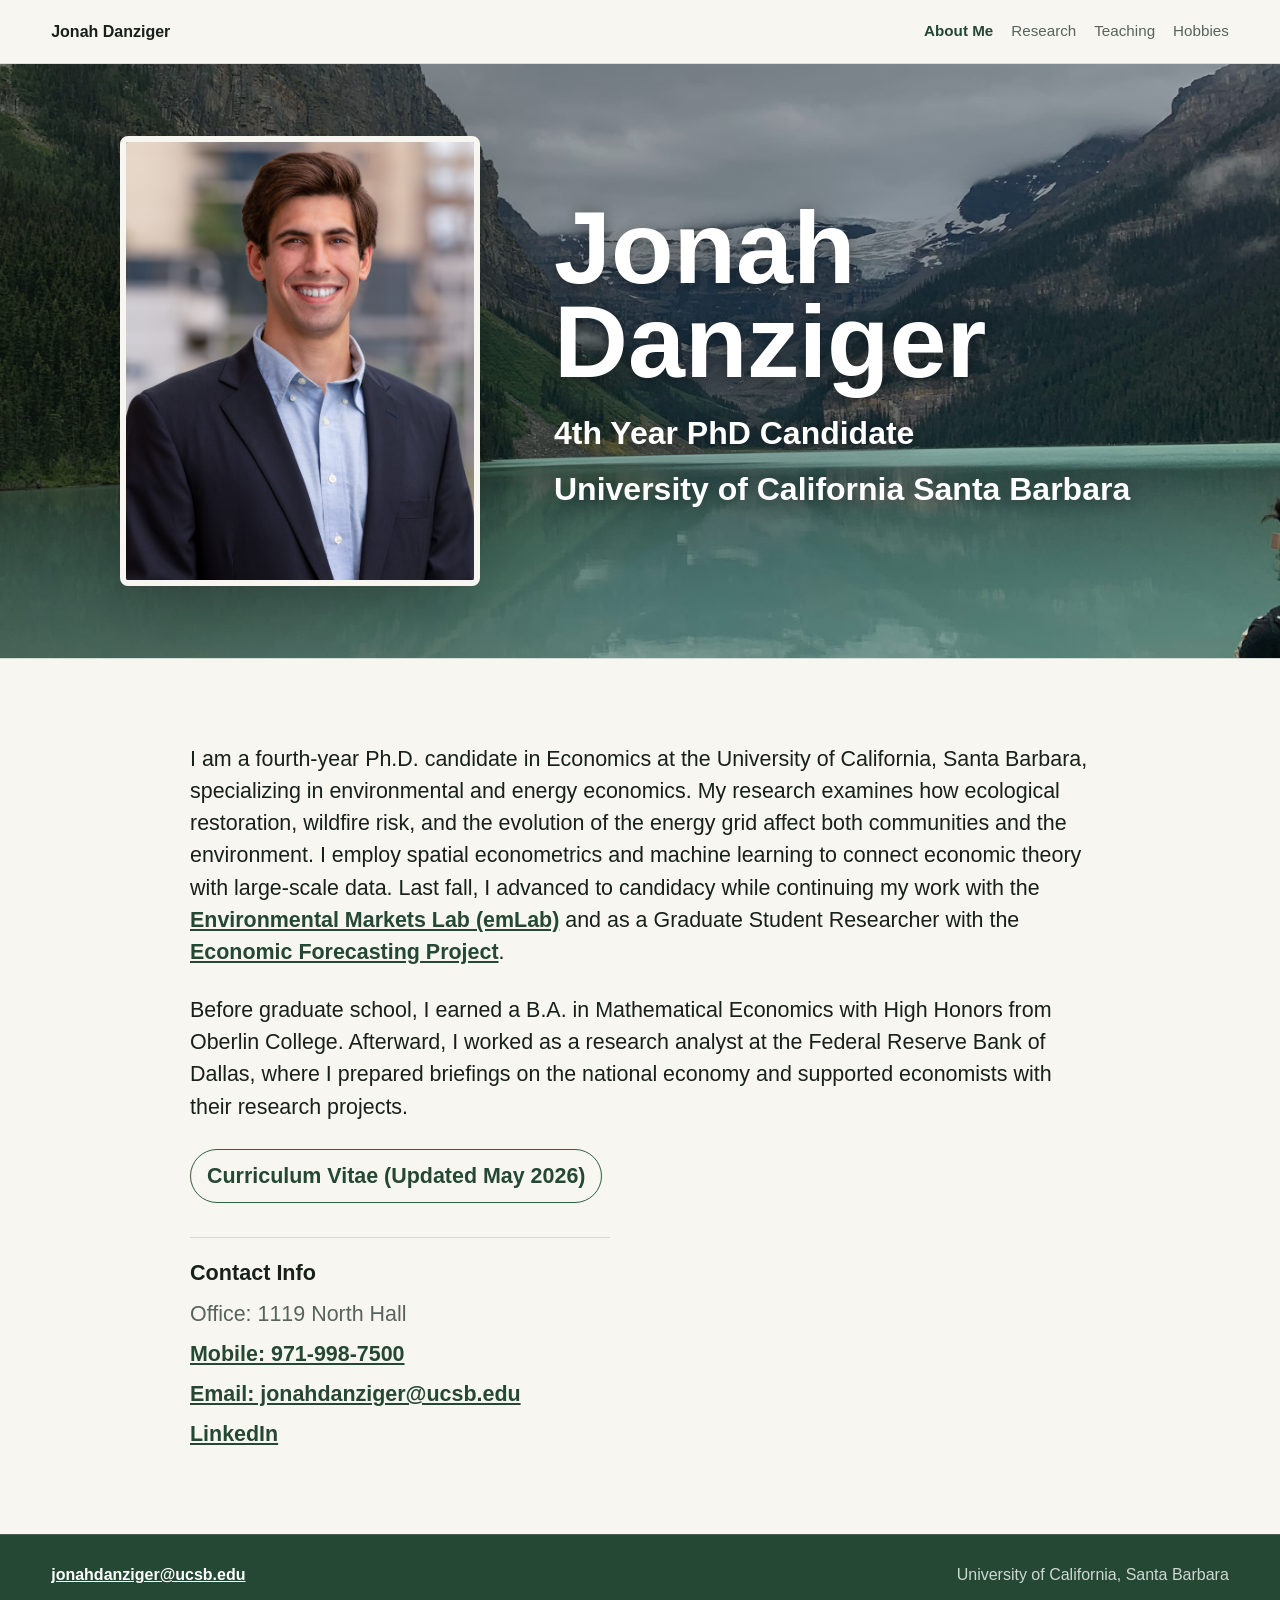
==== index.html @ d008c791 "Create personal academic website" ====
<!doctype html>
<html lang="en">
  <head>
    <meta charset="utf-8">
    <meta name="viewport" content="width=device-width, initial-scale=1">
    <meta name="description" content="About Jonah Danziger, Ph.D. candidate in Economics at UC Santa Barbara.">
    <title>Jonah Danziger</title>
    <link rel="stylesheet" href="styles.css">
  </head>
  <body>
    <header class="site-header" aria-label="Primary navigation">
      <a class="brand" href="index.html">Jonah Danziger</a>
      <nav>
        <a class="active" href="index.html">About Me</a>
        <a href="research.html">Research</a>
        <a href="teaching.html">Teaching</a>
        <a href="hobbies.html">Hobbies</a>
      </nav>
    </header>

    <main>
      <section class="about-photo-hero" aria-label="About Jonah Danziger">
        <img class="about-cover-photo" src="assets/aboutme_cover.jpg" alt="">
        <div class="about-hero-content">
          <img class="about-profile-photo" src="assets/aboutme.jpg" alt="Jonah Danziger">
          <div class="about-title-card">
            <h1>Jonah Danziger</h1>
            <p>4th Year PhD Candidate</p>
            <p>University of California Santa Barbara</p>
          </div>
        </div>
      </section>

      <section class="about-text-page">
        <div class="about-text">
          <p>
            I am a fourth-year Ph.D. candidate in Economics at the University of
            California, Santa Barbara, specializing in environmental and energy
            economics. My research examines how ecological restoration, wildfire
            risk, and the evolution of the energy grid affect both communities
            and the environment. I employ spatial econometrics and machine
            learning to connect economic theory with large-scale data. Last fall,
            I advanced to candidacy while continuing my work with the
            <a href="https://emlab.ucsb.edu/">Environmental Markets Lab (emLab)</a>
            and as a Graduate Student Researcher with the
            <a href="https://efp.ucsb.edu/">Economic Forecasting Project</a>.
          </p>
          <p>
            Before graduate school, I earned a B.A. in Mathematical Economics
            with High Honors from Oberlin College. Afterward, I worked as a
            research analyst at the Federal Reserve Bank of Dallas, where I
            prepared briefings on the national economy and supported economists
            with their research projects.
          </p>
          <p>
            <a class="cv-link" href="https://drive.google.com/file/d/1uikgG3ZG7cotjbK6kV1jqvrrUlqYR6Rz/view">
              Curriculum Vitae (Updated May 2026)
            </a>
          </p>
          <address class="contact-info">
            <h2>Contact Info</h2>
            <span>Office: 1119 North Hall</span>
            <a href="tel:+19719987500">Mobile: 971-998-7500</a>
            <a href="mailto:jonahdanziger@ucsb.edu">Email: jonahdanziger@ucsb.edu</a>
            <a href="https://www.linkedin.com/in/jonah-danziger-119847128/">LinkedIn</a>
          </address>
        </div>
      </section>
    </main>

    <footer class="site-footer">
      <a href="mailto:jonahdanziger@ucsb.edu">jonahdanziger@ucsb.edu</a>
      <span>University of California, Santa Barbara</span>
    </footer>
  </body>
</html>
---- styles.css ----
:root {
  --ink: #17201b;
  --muted: #56645d;
  --paper: #f8f6f0;
  --pale: #e9f0e7;
  --line: #d6ded3;
  --accent: #315f43;
  --accent-dark: #244834;
  --sky: #dce8f2;
  --gold: #d9b44a;
  --white: #ffffff;
}

* {
  box-sizing: border-box;
}

html {
  scroll-behavior: smooth;
}

body {
  margin: 0;
  color: var(--ink);
  background: var(--paper);
  font-family: Arial, Helvetica, sans-serif;
  line-height: 1.5;
}

a {
  color: inherit;
}

img {
  max-width: 100%;
}

.site-header {
  position: sticky;
  top: 0;
  z-index: 10;
  display: flex;
  align-items: center;
  justify-content: space-between;
  gap: 24px;
  min-height: 64px;
  padding: 14px clamp(18px, 4vw, 52px);
  border-bottom: 1px solid rgba(23, 32, 27, 0.12);
  background: rgba(248, 246, 240, 0.94);
  backdrop-filter: blur(12px);
}

.brand {
  font-weight: 700;
  text-decoration: none;
}

nav {
  display: flex;
  flex-wrap: wrap;
  justify-content: flex-end;
  gap: 8px 18px;
  font-size: 0.95rem;
}

nav a {
  color: var(--muted);
  text-decoration: none;
}

nav a:hover,
nav a:focus,
nav a.active {
  color: var(--accent-dark);
}

nav a.active {
  font-weight: 700;
}

.hero-page {
  min-height: calc(100vh - 64px);
  display: grid;
  grid-template-columns: minmax(0, 1.05fr) minmax(300px, 0.8fr);
  gap: clamp(28px, 5vw, 70px);
  align-items: center;
  padding: clamp(42px, 7vw, 84px) clamp(18px, 5vw, 72px);
  background:
    linear-gradient(90deg, rgba(248, 246, 240, 0.96), rgba(248, 246, 240, 0.74)),
    radial-gradient(circle at 86% 18%, var(--sky), transparent 34%),
    linear-gradient(135deg, var(--paper), #edf2ea);
}

.about-photo-hero {
  position: relative;
  min-height: clamp(420px, 62vh, 680px);
  display: grid;
  place-items: center;
  overflow: hidden;
  padding: clamp(34px, 6vw, 72px);
  border-bottom: 1px solid var(--line);
  background: var(--pale);
}

.about-cover-photo {
  position: absolute;
  inset: 0;
  width: 100%;
  height: 100%;
  object-fit: cover;
  object-position: center;
}

.about-photo-hero::after {
  content: "";
  position: absolute;
  inset: 0;
  background: linear-gradient(90deg, rgba(23, 32, 27, 0.44), rgba(23, 32, 27, 0.16));
}

.about-hero-content {
  position: relative;
  z-index: 1;
  width: min(1040px, 100%);
  display: grid;
  grid-template-columns: minmax(240px, 360px) minmax(0, 1fr);
  gap: clamp(28px, 6vw, 74px);
  align-items: center;
}

.about-profile-photo {
  width: 100%;
  aspect-ratio: 4 / 5;
  display: block;
  object-fit: cover;
  object-position: 70% center;
  border: 6px solid var(--paper);
  border-radius: 8px;
  box-shadow: 0 28px 80px rgba(0, 0, 0, 0.28);
}

.contact-info {
  display: grid;
  gap: 8px;
  width: min(420px, 100%);
  margin-top: 34px;
  padding-top: 22px;
  border-top: 1px solid var(--line);
  color: var(--muted);
  font-style: normal;
}

.contact-info h2 {
  margin-bottom: 4px;
  color: var(--ink);
  font-size: 1.35rem;
  line-height: 1.2;
}

.contact-info a {
  color: var(--accent-dark);
  font-weight: 700;
}

.hero-contact {
  display: grid;
  gap: 8px;
  padding: 16px;
  border: 1px solid rgba(255, 255, 255, 0.22);
  border-radius: 8px;
  background: rgba(23, 32, 27, 0.58);
  color: var(--white);
  font-style: normal;
  box-shadow: 0 18px 48px rgba(0, 0, 0, 0.18);
}

.hero-contact a {
  color: var(--white);
  font-weight: 700;
}

.about-title-card {
  color: var(--white);
  text-shadow: 0 2px 18px rgba(0, 0, 0, 0.42);
}

.about-title-card h1 {
  max-width: 700px;
  margin-bottom: 20px;
  font-size: clamp(3.2rem, 8vw, 7rem);
}

.about-title-card p {
  margin-bottom: 8px;
  font-size: clamp(1.35rem, 2.8vw, 2rem);
  font-weight: 700;
}

.hero-copy,
.hero-photo-wrap,
.section-heading,
.content-page,
.page-strip {
  width: min(1120px, 100%);
}

.section-heading h2 {
  margin-bottom: 0;
  font-size: clamp(1.75rem, 3.4vw, 3rem);
}

.hero-copy {
  justify-self: end;
}

.hero-photo-wrap {
  margin: 0;
}

.hero-photo {
  width: 100%;
  aspect-ratio: 4 / 5;
  display: block;
  object-fit: cover;
  object-position: 70% center;
  border: 1px solid rgba(23, 32, 27, 0.12);
  border-radius: 8px;
  box-shadow: 0 26px 70px rgba(23, 32, 27, 0.18);
}

.eyebrow {
  margin: 0 0 18px;
  color: var(--accent);
  font-size: 0.78rem;
  font-weight: 700;
  letter-spacing: 0;
  text-transform: uppercase;
}

h1,
h2,
h3,
p,
figure {
  margin-top: 0;
}

h1 {
  max-width: 840px;
  margin-bottom: 22px;
  font-size: clamp(3.5rem, 9vw, 8rem);
  line-height: 0.92;
  letter-spacing: 0;
}

h2 {
  max-width: 780px;
  margin-bottom: 26px;
  font-size: clamp(2rem, 4.8vw, 4.4rem);
  line-height: 1.02;
  letter-spacing: 0;
}

h3 {
  margin-bottom: 14px;
  font-size: 1.35rem;
  line-height: 1.2;
}

.lede {
  max-width: 680px;
  margin-bottom: 30px;
  color: var(--muted);
  font-size: clamp(1.15rem, 2.2vw, 1.55rem);
}

.button-row {
  display: flex;
  flex-wrap: wrap;
  gap: 12px;
}

.button {
  display: inline-flex;
  align-items: center;
  min-height: 44px;
  padding: 10px 16px;
  border: 1px solid var(--accent);
  border-radius: 999px;
  color: var(--accent-dark);
  font-weight: 700;
  text-decoration: none;
}

.button.primary {
  background: var(--accent);
  color: var(--white);
}

.page-strip,
.content-page {
  margin: 0 auto;
  padding: clamp(42px, 7vw, 84px) clamp(18px, 5vw, 72px);
}

.about-text-page {
  padding: clamp(42px, 7vw, 84px) clamp(18px, 5vw, 72px);
}

.about-text {
  width: min(900px, 100%);
  margin: 0 auto;
  color: var(--ink);
  font-size: clamp(1.12rem, 2vw, 1.34rem);
}

.about-text p {
  margin-bottom: 26px;
}

.about-text a {
  color: var(--accent-dark);
  font-weight: 700;
}

.cv-link {
  display: inline-flex;
  align-items: center;
  min-height: 44px;
  padding: 10px 16px;
  border: 1px solid var(--accent);
  border-radius: 999px;
  text-decoration: none;
}

.tile-grid {
  display: grid;
  grid-template-columns: repeat(4, minmax(0, 1fr));
  gap: 16px;
  margin-top: 32px;
}

.tile {
  min-height: 180px;
  padding: 22px;
  border: 1px solid var(--line);
  border-radius: 8px;
  background: var(--white);
  text-decoration: none;
}

.tile span {
  display: block;
  margin-bottom: 14px;
  color: var(--accent-dark);
  font-size: 1.3rem;
  font-weight: 700;
}

.tile p {
  color: var(--muted);
}

.subpage-hero {
  min-height: 58vh;
  display: grid;
  align-items: end;
  padding: clamp(42px, 7vw, 84px) clamp(18px, 5vw, 72px);
  background-color: var(--pale);
  background-position: center;
  background-size: cover;
  border-bottom: 1px solid var(--line);
}

.subpage-copy {
  width: min(1120px, 100%);
  margin: 0 auto;
  padding-top: 12vh;
}

.subpage-copy h1 {
  max-width: 980px;
  color: var(--white);
  text-shadow: 0 2px 18px rgba(0, 0, 0, 0.38);
}

.subpage-copy .eyebrow {
  color: var(--white);
  text-shadow: 0 2px 12px rgba(0, 0, 0, 0.45);
}

.research-hero-copy {
  position: relative;
  z-index: 1;
  width: min(860px, 100%);
  margin: 0 auto;
  color: var(--white);
  text-align: center;
  text-shadow: 0 2px 16px rgba(0, 0, 0, 0.42);
}

.research-hero-copy p {
  margin: 0;
  font-size: clamp(1.35rem, 2.6vw, 2rem);
  line-height: 1.35;
  font-weight: 700;
}

.about-hero {
  background-image:
    linear-gradient(90deg, rgba(24, 36, 29, 0.64), rgba(24, 36, 29, 0.16)),
    url("assets/aboutme_cover.jpg");
}

.research-hero {
  background-image:
    linear-gradient(90deg, rgba(24, 36, 29, 0.68), rgba(24, 36, 29, 0.2)),
    url("assets/research_cover.jpg");
}

.teaching-hero {
  background-image:
    linear-gradient(90deg, rgba(24, 36, 29, 0.7), rgba(24, 36, 29, 0.24)),
    url("assets/teaching_cover.jpg");
}

.hobbies-hero {
  background-image:
    linear-gradient(90deg, rgba(24, 36, 29, 0.7), rgba(24, 36, 29, 0.22)),
    url("assets/hobbies_outdoors.jpg");
}

.two-column {
  display: grid;
  grid-template-columns: minmax(0, 0.95fr) minmax(280px, 0.7fr);
  gap: clamp(28px, 6vw, 78px);
  align-items: start;
}

.body-copy {
  color: var(--muted);
  font-size: clamp(1.05rem, 2vw, 1.28rem);
}

.body-copy p {
  margin-bottom: 22px;
}

.info-panel,
.stacked-list article,
.project {
  border: 1px solid var(--line);
  border-radius: 8px;
  background: var(--white);
}

.info-panel {
  display: grid;
  gap: 14px;
  padding: 24px;
}

.info-panel h2,
.stacked-list h2 {
  margin-bottom: 6px;
  font-size: 1.35rem;
  line-height: 1.2;
}

.info-panel a {
  color: var(--accent-dark);
  font-weight: 700;
}

.info-panel p,
.stacked-list p {
  color: var(--muted);
}

.project-grid {
  display: grid;
  grid-template-columns: 1fr;
  gap: 24px;
  margin-top: 32px;
}

.project {
  display: grid;
  grid-template-columns: minmax(220px, 0.38fr) minmax(0, 1fr);
  gap: 24px 30px;
  padding: 24px;
}

.project img {
  width: 100%;
  aspect-ratio: 16 / 10;
  display: block;
  object-fit: cover;
  border-radius: 6px;
}

.project-heading {
  align-self: center;
}

.project h3 {
  margin: 0;
  font-size: clamp(1.45rem, 2.7vw, 2.2rem);
}

.project-meta {
  margin-top: 12px;
  margin-bottom: 12px;
  color: var(--muted);
  font-size: 0.98rem;
  font-weight: 700;
}

.draft-link {
  display: inline-flex;
  align-items: center;
  min-height: 38px;
  padding: 8px 14px;
  border: 1px solid var(--accent);
  border-radius: 999px;
  color: var(--accent-dark);
  font-weight: 700;
  text-decoration: none;
}

.project p:last-child {
  grid-column: 1 / -1;
  color: var(--muted);
  margin-bottom: 0;
  font-size: 1.02rem;
}

.conference-section {
  margin-top: clamp(42px, 7vw, 76px);
  padding-top: 30px;
  border-top: 1px solid var(--line);
}

.conference-section h2 {
  margin-bottom: 12px;
  font-size: clamp(1.75rem, 3.4vw, 3rem);
}

.conference-section p {
  color: var(--muted);
  font-size: 1.05rem;
}

.conference-list {
  display: grid;
  gap: 16px;
  margin-top: 24px;
}

.conference-list article {
  padding: 20px 0;
  border-top: 1px solid var(--line);
}

.conference-list article:first-child {
  border-top: 0;
  padding-top: 0;
}

.conference-list h3 {
  margin-bottom: 8px;
  font-size: clamp(1.2rem, 2.2vw, 1.65rem);
}

.conference-meta {
  margin-bottom: 8px;
  color: var(--accent-dark);
  font-weight: 700;
}

.stacked-list {
  display: grid;
  gap: 16px;
}

.stacked-list article {
  padding: 22px;
}

.teaching-page {
  width: min(1120px, 100%);
  margin: 0 auto;
  padding: clamp(42px, 7vw, 84px) clamp(18px, 5vw, 72px);
}

.teaching-title h1 {
  margin-bottom: clamp(28px, 5vw, 52px);
  font-size: clamp(2.5rem, 5.8vw, 4.8rem);
}

.teaching-layout {
  display: grid;
  grid-template-columns: minmax(0, 1fr) minmax(260px, 0.36fr);
  gap: clamp(24px, 5vw, 58px);
  align-items: start;
}

.course-list {
  display: grid;
  gap: 22px;
}

.course {
  padding-bottom: 22px;
  border-bottom: 1px solid var(--line);
}

.course h2 {
  margin-bottom: 8px;
  font-size: clamp(1.25rem, 2.4vw, 1.8rem);
  line-height: 1.18;
}

.course p {
  max-width: 760px;
  margin-bottom: 0;
  color: var(--muted);
  font-size: 1.04rem;
}

.course-term {
  margin-bottom: 12px;
  color: var(--accent-dark);
  font-size: 0.95rem;
  font-weight: 700;
}

.course-label {
  margin-bottom: 8px;
  color: var(--accent);
  font-size: 0.78rem;
  font-weight: 700;
  text-transform: uppercase;
}

.teaching-note {
  position: sticky;
  top: 96px;
  padding: 24px;
  border: 1px solid var(--line);
  border-radius: 8px;
  background: var(--white);
}

.teaching-note h2 {
  margin-bottom: 0;
  font-size: clamp(1.25rem, 2.3vw, 1.75rem);
  line-height: 1.18;
}

.photo-grid {
  display: grid;
  grid-template-columns: repeat(3, minmax(0, 1fr));
  gap: 18px;
  margin-top: 32px;
}

.photo-grid figure {
  margin: 0;
  border-radius: 8px;
  overflow: hidden;
  background: var(--white);
  border: 1px solid var(--line);
}

.photo-grid img {
  width: 100%;
  aspect-ratio: 4 / 3;
  display: block;
  object-fit: cover;
}

figcaption {
  padding: 14px 16px;
  color: var(--accent-dark);
  font-weight: 700;
}

.site-footer {
  display: flex;
  flex-wrap: wrap;
  justify-content: space-between;
  gap: 12px 24px;
  padding: 28px clamp(18px, 4vw, 52px);
  border-top: 1px solid rgba(255, 255, 255, 0.16);
  background: var(--accent-dark);
  color: rgba(255, 255, 255, 0.78);
}

.site-footer a {
  color: var(--white);
  font-weight: 700;
}

@media (max-width: 980px) {
  .hero-page,
  .about-hero-content,
  .two-column,
  .teaching-layout,
  .project,
  .project-grid,
  .photo-grid,
  .tile-grid {
    grid-template-columns: 1fr;
  }

  .hero-copy {
    justify-self: start;
  }

  .hero-photo-wrap {
    width: min(430px, 100%);
  }

  .about-hero-content {
    width: min(520px, 100%);
  }

  .project img {
    height: auto;
    min-height: 0;
    aspect-ratio: 16 / 9;
  }

  .teaching-note {
    position: static;
  }
}

@media (max-width: 720px) {
  .site-header {
    align-items: flex-start;
    flex-direction: column;
  }

  nav {
    justify-content: flex-start;
  }

  .hero-page {
    min-height: auto;
  }

  .subpage-hero {
    min-height: 48vh;
  }

  .about-photo-hero {
    min-height: auto;
  }

  .about-profile-photo {
    width: min(320px, 86vw);
  }

  h1 {
    font-size: clamp(3rem, 16vw, 5rem);
  }
}
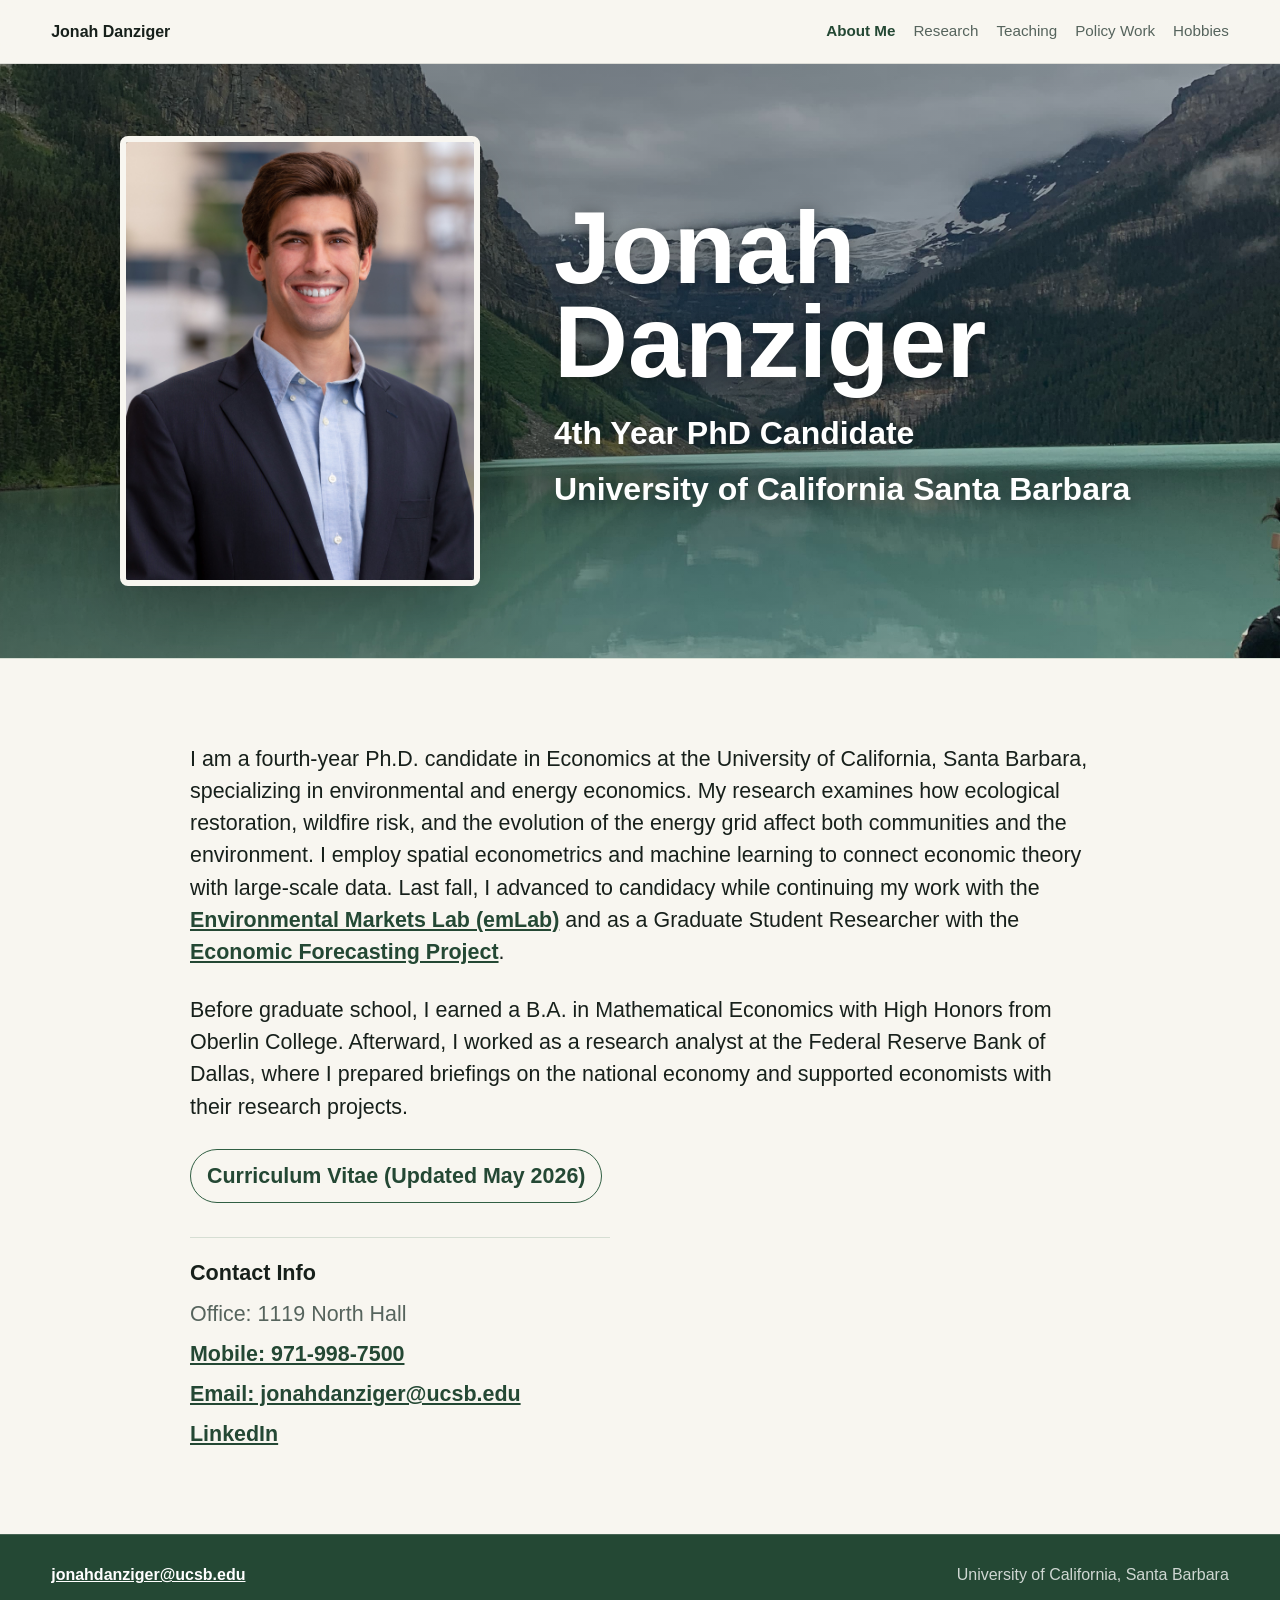
==== commit 5be06589: "Add policy work page" ====
--- a/index.html
+++ b/index.html
@@ -14,6 +14,7 @@
         <a class="active" href="index.html">About Me</a>
         <a href="research.html">Research</a>
         <a href="teaching.html">Teaching</a>
+        <a href="policy-work.html">Policy Work</a>
         <a href="hobbies.html">Hobbies</a>
       </nav>
     </header>
--- a/styles.css
+++ b/styles.css
@@ -430,6 +430,18 @@
     url("assets/hobbies_outdoors.jpg");
 }
 
+.policy-hero {
+  background-image:
+    linear-gradient(90deg, rgba(24, 36, 29, 0.72), rgba(24, 36, 29, 0.26)),
+    url("assets/website_policy.jpeg");
+}
+
+.policy-hero .subpage-copy h1 {
+  margin-bottom: 0;
+  font-size: clamp(2.35rem, 5.4vw, 4.6rem);
+  line-height: 1;
+}
+
 .two-column {
   display: grid;
   grid-template-columns: minmax(0, 0.95fr) minmax(280px, 0.7fr);
@@ -653,9 +665,71 @@
 }
 
 .teaching-note h2 {
-  margin-bottom: 0;
+  margin-bottom: 12px;
   font-size: clamp(1.25rem, 2.3vw, 1.75rem);
   line-height: 1.18;
+}
+
+.teaching-note p:not(.course-label) {
+  margin-bottom: 18px;
+  color: var(--muted);
+}
+
+.teaching-app-link {
+  display: inline-block;
+  color: var(--accent-dark);
+  font-weight: 700;
+}
+
+
+.policy-page {
+  width: min(1120px, 100%);
+  margin: 0 auto;
+  padding: clamp(42px, 7vw, 84px) clamp(18px, 5vw, 72px);
+}
+
+.policy-title h1 {
+  margin-bottom: clamp(28px, 5vw, 52px);
+  font-size: clamp(2.5rem, 5.8vw, 4.8rem);
+}
+
+.policy-title h2 {
+  display: inline-block;
+  margin-bottom: clamp(24px, 4vw, 42px);
+  padding-bottom: 8px;
+  border-bottom: 3px solid var(--accent);
+  font-size: clamp(1.8rem, 4vw, 3rem);
+  line-height: 1.06;
+}
+
+.policy-layout {
+  display: grid;
+  gap: 22px;
+}
+
+.policy-card {
+  max-width: 820px;
+  padding-bottom: 22px;
+  border-bottom: 1px solid var(--line);
+}
+
+.policy-card h3 {
+  margin-bottom: 12px;
+  font-size: clamp(1.45rem, 2.7vw, 2.2rem);
+  line-height: 1.18;
+}
+
+.policy-card p {
+  margin-bottom: 0;
+  color: var(--muted);
+  font-size: 1.04rem;
+}
+
+.policy-resource-link {
+  display: inline-block;
+  margin-top: 14px;
+  color: var(--accent-dark);
+  font-weight: 700;
 }
 
 .photo-grid {
